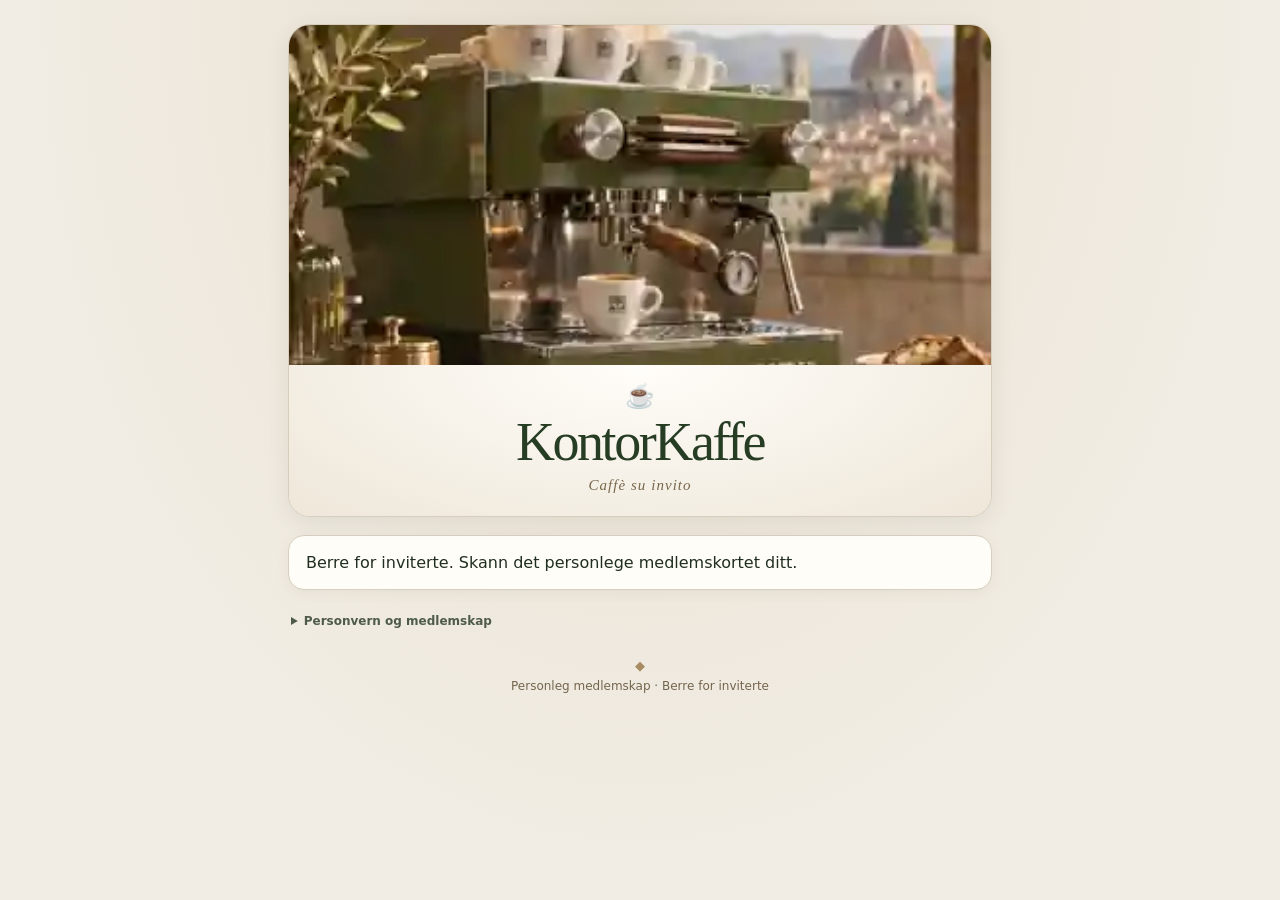
==== site/index.html @ cc4cdebe "KontorKaffe 2.0: photographic Linea identity on customer and barista surfaces; preserve existing flo" ====
<!doctype html><html lang="nn"><head><meta charset="utf-8"><meta name="viewport" content="width=device-width,initial-scale=1"><meta name="robots" content="noindex,nofollow"><meta name="theme-color" content="#4f7939"><meta name="referrer" content="no-referrer"><meta http-equiv="Content-Security-Policy" content="default-src 'self'; connect-src 'self' https://rpoziaylvjhfqitfcbhm.supabase.co; img-src 'self' data:; style-src 'self'; script-src 'self'; frame-src 'none'; object-src 'none'; base-uri 'none'; form-action 'none'"><title>KontorKaffe</title><link rel="stylesheet" href="style.css?v=20"></head><body><main><header class="member-hero"><img class="hero-art" src="assets/linea-photo.webp" alt="Oliven­grøn espressomaskin på ein marmorbenk" width="360" height="252"><div class="hero-brand"><span class="coffee-mark" aria-hidden="true">☕</span><h1>KontorKaffe</h1><p class="brand-hint" lang="it">Caffè su invito</p></div></header><p id="err" class="error" role="alert"></p><section id="message" aria-live="polite">Opnar medlemskortet …</section><section id="activation" hidden><h2>Aktiver medlemskort</h2><p>Be baristaen godkjenna denne nettlesaren medan du er på kontoret. Ingen innlogging eller telefontilgang.</p><button id="activate">Be om aktivering</button></section><section id="member" hidden><div class="row between"><h2 id="hello"></h2><span id="clips" class="clips"></span></div><p id="mode" class="muted"></p><div id="order" aria-live="polite"></div><form id="form" hidden><h3>Vel kaffi</h3><div id="menu" class="grid menu"></div><label for="pickup">Ønskt hentetid</label><input id="pickup" type="datetime-local" required><button class="full" id="send" type="submit">Bestill kaffi</button></form><p id="empty" hidden>Du har brukt opp kaffiklippa. Stikk innom baristaen for å få tre nye.</p></section><details id="privacy"><summary>Personvern og medlemskap</summary><p>Me lagrar kallenamn, kaffiklipp og bestillinga di. Ingen sporing, reklame, telefonløyve eller brukarinnlogging. Ein nødvendig nøkkel i nettlesaren sikrar medlemskortet. Bestillingar vert sletta etter avslutta lagringstid. Kontakt baristaen for spørsmål eller sletting.</p></details><footer class="club-footer">Personleg medlemskap · Berre for inviterte</footer></main><script type="module" src="customer.js"></script></body></html>
---- site/style.css ----
:root{font-family:system-ui,sans-serif;color:#21372a;background:#f4efe5;--green:#20392d;--gold:#bba276;--line:#ddd4c4;--paper:#fffdf8}*{box-sizing:border-box}body{margin:0}main{max-width:620px;margin:auto;padding:20px 16px 48px}header{background:var(--green);color:#fff4db;text-align:center;padding:25px 16px;border-radius:18px;margin-bottom:18px}h1{font-family:Georgia,serif;font-size:34px;margin:0}header p{margin:6px 0 0;font-size:14px;letter-spacing:.06em}h2{font-size:20px;margin:0 0 12px}h3{font-size:16px;margin:0 0 7px}p{line-height:1.5}section,.panel{background:var(--paper);border:1px solid var(--line);border-radius:14px;padding:16px;margin:12px 0}button,input,select{font:inherit}button{min-height:44px;padding:10px 14px;border:1px solid var(--green);border-radius:9px;background:var(--green);color:#fff;cursor:pointer}button.alt{color:var(--green);background:transparent}button.danger{color:#922e25;border-color:#922e25;background:transparent}button:disabled{opacity:.45;cursor:default}input,select{width:100%;border:1px solid #a79d8b;border-radius:8px;padding:10px;background:#fff;color:#20392d}label{display:block;margin:12px 0 5px;font-weight:600}.grid{display:grid;grid-template-columns:1fr 1fr;gap:8px}.row{display:flex;gap:8px;align-items:center;flex-wrap:wrap}.between{justify-content:space-between}.grow{flex:1}.muted{color:#615d53;font-size:14px}.error{color:#922e25;min-height:1.2em}.full{width:100%;margin-top:12px}.menu button{background:#fff;color:#20392d;text-align:left}.menu button[aria-pressed=true]{background:var(--green);color:#fff}.menu small{display:block;margin-top:4px;opacity:.82}.clips{font-weight:bold;letter-spacing:.05em}.tag{font-size:13px;padding:4px 8px;background:#e5e9df;border-radius:8px}.member{border-top:1px solid var(--line);padding:12px 0}.member:first-child{border:0}.print-card{width:85.6mm;height:54mm;flex:0 0 85.6mm;background:#fff;color:#20392d;border:0.25mm solid #20392d;display:flex;align-items:center;justify-content:space-between;padding:4mm;gap:1mm;break-inside:avoid;page-break-inside:avoid}.print-card>div{min-width:0;flex:1}.print-card img{width:34mm;height:34mm;flex:none;image-rendering:pixelated}.print-card h2{font-family:Georgia,serif;font-size:14pt;margin:0 0 2mm}.print-card p{font-size:8pt;margin:1mm 0}.print-card .card-number{font-weight:700;letter-spacing:.05em;margin-top:3mm}.print-card .card-instruction{font-size:7pt}.print-area{display:flex;flex-wrap:wrap;gap:3mm;overflow:auto}.order-status{font-weight:700}.rescan{background:#f1eadb;padding:12px;border-radius:8px}.pickup-edit{display:grid;gap:8px;margin-top:12px}.hidden,[hidden]{display:none!important}@media print{body{background:white}main{max-width:none;padding:0}main>*:not(#printArea){display:none!important}.print-area{width:174.2mm;gap:3mm;margin:0 auto;display:grid!important;grid-template-columns:repeat(2,85.6mm);overflow:visible}@page{size:A4;margin:10mm}}@media(min-width:800px){body.admin main{max-width:900px}.admin-columns{display:grid;grid-template-columns:1fr 1fr;gap:14px}}
/* Caffè su invito — local typography and assets, no trackers or external fonts. */
:root{--green:#20392d;--forest:#11281e;--gold:#b59a65;--line:#d9cfbc;--paper:#fffdf8;color:#20392d;background:#f2ede3;font-family:system-ui,-apple-system,BlinkMacSystemFont,"Segoe UI",sans-serif;font-synthesis:none}
body{background:radial-gradient(ellipse at 50% 0%,#e6decb 0%,transparent 65%),#f2ede3;min-height:100vh}
main{padding:18px 14px 40px;max-width:560px}
header{position:relative;overflow:hidden;background:linear-gradient(145deg,#284936,#122a20);border:1px solid #9c8653;box-shadow:0 8px 24px #1d372218;border-radius:16px;padding:24px 16px 22px;color:#f6ead0}
header:before{content:"";display:block;width:52px;height:52px;margin:0 auto 12px;background:url('admin/icon.svg') center/contain no-repeat;border:1px solid #b59a65;border-radius:50%}
header:after{content:"";position:absolute;inset:6px;border:1px solid #b59a6560;border-radius:11px;pointer-events:none}
h1{font-family:Georgia,"Times New Roman",serif;font-size:clamp(33px,8vw,46px);font-weight:normal;letter-spacing:-.04em;line-height:1.03}
header p{font-size:12px;color:#e8d7b4;letter-spacing:.06em}
section,.panel{border-radius:12px;box-shadow:0 3px 12px #322c1c08;padding:17px}
h2{font-size:19px;line-height:1.2}h3{font-size:15px}
#hello{margin:0;font-family:Georgia,serif;font-size:25px;font-weight:normal}
.clips{border:1px solid #c8b17b;border-radius:999px;padding:7px 10px;background:#f4ecd9;color:#5c481f;font-size:13px;white-space:nowrap}
#mode{padding:7px 0 8px;margin:4px 0 9px}
.menu{gap:8px}
.menu button{min-height:66px;border:1px solid var(--line);border-radius:10px;padding:12px;font-size:14px;font-weight:700;background:#fffcf5;box-shadow:0 1px 2px #322c1c08}
.menu button small{font-size:11px;font-weight:400;line-height:1.3}
.menu button[aria-pressed=true]{border-color:#20392d;background:#20392d;color:#fff4dc}
button{font-weight:650;line-height:1.25;border-radius:10px;min-height:46px}
button.full{min-height:50px;box-shadow:0 3px 8px #20392d18}
button.alt{border-color:#a49470;background:#fffdf8}
button:focus-visible,input:focus-visible{outline:3px solid #a58a50;outline-offset:3px}
button:disabled{opacity:.5}
input{min-height:46px}
#err:empty{display:none}
#order:empty{display:none}
.order-status{border-left:3px solid #b59a65;padding:7px 9px;color:#614e27;background:#f5edda;border-radius:0 5px 5px 0}
.order-status.accepted,.order-status.ready,.order-status.collected{background:#e7efe5;color:#254b34;border-color:#467452}
.order-status.rejected,.order-status.cancelled,.order-status.expired,.order-status.no_show{background:#f7e8e2;color:#823629;border-color:#a25548}
.rescan{font-size:14px;font-weight:600}
#privacy{margin:14px 3px;padding:0;box-shadow:none;background:transparent;border:0;color:#665e50;font-size:12px;line-height:1.5}
#privacy summary{cursor:pointer;font-weight:600;padding:8px 0}
.admin header{padding:18px 14px}.admin header:before{width:40px;height:40px;margin-bottom:8px}
.admin h1{font-size:34px}.admin .panel h3{font-size:17px}
.admin .member h3{font-size:15px;margin:0}.admin .member p{margin:5px 0 9px}
.admin .member button{font-size:12px;min-height:40px;padding:9px}
.admin #mode{font-weight:650}
.admin #open:disabled,.admin #busy:disabled,.admin #closed:disabled{opacity:1;background:#ece1c7;color:#20392d;border-color:#b59a65}
.print-card{background:#20392d;color:#f6ead0;border:0.35mm solid #b59a65;border-radius:2mm;box-shadow:inset 0 0 0 1mm #20392d,inset 0 0 0 1.2mm #b59a65;overflow:hidden;print-color-adjust:exact;-webkit-print-color-adjust:exact}
.print-card h2{font-size:13.5pt;font-weight:normal;color:#f6ead0;letter-spacing:-.35pt;white-space:nowrap}
.print-card .card-number{color:#e5cc98}
.print-card img{background:white;border:0.5mm solid white;border-radius:.5mm}
@media(max-width:360px){main{padding-left:9px;padding-right:9px}section,.panel{padding:12px}.menu button{padding:9px;font-size:13px}}
@media(min-width:800px){body.admin main{max-width:1000px}.admin-columns{align-items:start;grid-template-columns:1fr 1fr}}
@media print{body{background:white!important}main{max-width:none;padding:0}.print-card{box-shadow:inset 0 0 0 1mm #20392d,inset 0 0 0 1.2mm #b59a65}}

/* Edizione Firenze — brushed steel, warm brass and racing green. */
:root{color-scheme:dark;--green:#103125;--forest:#071d15;--gold:#d8b575;--line:#68583b;--paper:#142a20;color:#f7e9ce;background:#081a13}
body{background:radial-gradient(ellipse at 50% 0%,#244632,transparent 65%),#081a13}
main{max-width:740px;padding:14px 12px 36px}
header{padding:22px 14px 0;border-radius:13px;border-color:#997a43;background:linear-gradient(155deg,#1f4030,#081b12 80%);box-shadow:0 12px 35px #0005}
header:before{width:42px;height:42px;margin-bottom:8px;background-size:contain}
header:after{inset:5px;border-color:#bfa36c50;z-index:1}
h1{font-size:clamp(34px,8vw,58px);letter-spacing:-.045em;color:#f5e5c9;text-shadow:0 2px 2px #0007}
header p{color:#e0c38d;font-family:Georgia,serif;font-style:italic;font-size:clamp(14px,3.5vw,19px);margin:6px 0 12px;letter-spacing:.04em}
.edition{display:block;color:#d4ba88;font:600 9px/1.4 system-ui,sans-serif;letter-spacing:.24em;text-transform:uppercase;margin-bottom:12px}
.hero-art{display:block;width:calc(100% + 28px);max-height:220px;object-fit:cover;object-position:center;margin:0 -14px;border-top:1px solid #b4945e;border-bottom:2px solid #b4945e}
section,.panel{background:linear-gradient(145deg,#193428,#10241b);border:1px solid #68583b;box-shadow:0 6px 18px #0003;border-radius:12px;color:#f5e6ce}
h2,h3{color:#f5e6ce}h2{font-family:Georgia,serif;font-weight:normal;font-size:25px}
#hello{font-size:clamp(24px,5.5vw,34px)}
.muted,#privacy{color:#c7c2af}
.clips{background:linear-gradient(115deg,#b58b49,#f5dca3 48%,#c49a55);border-color:#f7d99b;color:#10271e;box-shadow:0 2px 6px #0005}
#mode{border-bottom:1px solid #88734d;padding:6px 0 10px}
#mode[data-mode]::before{content:"";display:inline-block;width:9px;height:9px;border-radius:50%;margin-right:8px;background:#c5a56a}
#mode[data-mode=open]::before{background:#9cda8b;box-shadow:0 0 8px #9cda8b66}#mode[data-mode=closed]::before{background:#d69b88}
.menu{grid-template-columns:repeat(2,minmax(0,1fr));gap:9px}
.menu button{display:flex;flex-direction:column;align-items:center;justify-content:flex-start;gap:4px;min-height:0;padding:5px 5px 9px;background:linear-gradient(155deg,#49372a,#201b16);border:1px solid #9d8150;color:#fff0d6;text-align:center;font:500 16px/1.25 Georgia,serif;box-shadow:0 4px 8px #0003}
.menu button img{display:block;width:100%;height:clamp(55px,17vw,102px);object-fit:contain;pointer-events:none}
.menu button small{font:400 11px/1.25 system-ui,sans-serif;opacity:1;color:#ddd0ba;margin:0}
.menu button[aria-pressed=true]{background:#36513a;border:2px solid #f4d49c;box-shadow:0 0 0 2px #b7985c66,inset 0 0 20px #c6a35f1a;padding:4px 4px 8px}
.preview .menu button:disabled{opacity:1;cursor:default}
button{background:linear-gradient(115deg,#b78e4c,#f4d9a1 48%,#cba25d);border:1px solid #e6c17f;color:#10261d;box-shadow:0 3px 8px #0004}
button.full{min-height:54px;font:600 20px Georgia,serif;border-radius:7px}
button.alt{color:#e4d8bc;background:#1e3b2c;border-color:#947a50}
button.danger{color:#ffc4ae;border-color:#ba806d;background:#392820}
input,select{background:linear-gradient(115deg,#e8dcc8,#f7eedf,#c9bda9);color:#132a20;border-color:#a9997e;color-scheme:light;min-width:0}
input::placeholder{color:#665b4a}
.rescan{background:#243c2c;color:#f2dfbc;border:1px solid #6f6345;font-weight:500}
.error{color:#ffc3ac}.order-status{color:#e9d2a2;background:#2d3926}
.order-status.accepted,.order-status.ready,.order-status.collected{background:#233e2b;color:#c6e9b7}
.order-status.rejected,.order-status.cancelled,.order-status.expired,.order-status.no_show{background:#422a25;color:#ffcab8}
.club-footer{text-align:center;color:#c7a976;font:italic 13px Georgia,serif;letter-spacing:.03em;margin:20px 0 8px}
.club-footer:before{content:"◆";display:block;font-size:13px;margin-bottom:6px;color:#cfa769}
.admin main{max-width:1100px}.admin header .hero-art{max-height:110px}.admin .panel{background:#10271d}.admin .member{border-color:#68583b}.admin #open:disabled,.admin #busy:disabled,.admin #closed:disabled{background:#d6b575;color:#142a20}
.admin .member button{font-size:13px}.admin #login{max-width:520px;margin:16px auto}.admin .panel p{font-size:14px}
.print-card{background:#122c20;color:#f6e8ca;border:.35mm solid #bc9d63;box-shadow:inset 0 0 0 1mm #122c20,inset 0 0 0 1.2mm #bc9d63}.print-card h2{color:#f6e8ca}.print-card img{width:32mm;height:32mm}
@media(min-width:540px){.menu{grid-template-columns:repeat(4,minmax(0,1fr))}.menu button{font-size:16px}.menu button img{height:88px}}
@media(min-width:850px){body:not(.admin) main{max-width:1000px}header .hero-art{max-height:230px}.menu button img{height:110px}.menu button{font-size:19px}.menu button small{font-size:12px}}
@media(max-width:360px){.menu button{font-size:15px}.menu button small{font-size:10px}section{padding:12px}header{padding-top:16px}}
@media(prefers-reduced-motion:reduce){*{scroll-behavior:auto!important}}
@media print{body{background:white!important;color-scheme:light}main{max-width:none!important;padding:0!important}.print-card{print-color-adjust:exact;-webkit-print-color-adjust:exact}.print-card img{background:white}.club-footer{display:none}}

/* Verde Linea — painted olive-green body, Firenze marble, Rosso button. */
:root{--green:#4f7939;--forest:#294b27;--gold:#c5c8c3;--line:#b7c5ae;--paper:#fafaf7;color:#202e20;background:#e8ece4;color-scheme:light}
body{background:radial-gradient(ellipse at 50% 0%,#d3dec9,transparent 75%),#e8ece4}
header{background:linear-gradient(125deg,#678c48 0%,#4f7939 52%,#365b2c 100%);border:1px solid #8eac78;box-shadow:0 8px 22px #253d2526}
header:after{border-color:#e4ebdf65}
header:before{border-color:#e4ebdf}
h1{color:#fffefa;text-shadow:0 1px 2px #243e24}
header p,.edition{color:#fffefa}
.hero-art{border-top:1px solid #d8ded3;border-bottom:3px solid #c4c9c3}
section,.panel{background:#fafbf8;color:#202e20;border:1px solid #c4cfbf;box-shadow:0 4px 16px #263c2410}
h2,h3,#hello{color:#294b27}
.muted,#privacy{color:#4e5b4b}
.clips{color:#294b27;background:#f9faf7 url('assets/marble.svg') center/cover;border-color:#aeb8aa;box-shadow:0 2px 5px #20351f12}
#mode{border-color:#b9c5b3}
#mode[data-mode=open]::before{background:#548632;box-shadow:none}
#mode[data-mode=busy]::before{background:#b48324}#mode[data-mode=closed]::before{background:#747b71}
.menu button{color:#21321f;background:#faf9f5 url('assets/marble.svg') center/cover;border:1px solid #c4c9c1;box-shadow:0 3px 6px #22391f12}
.menu button img{border-radius:5px}
.menu button small{color:#4f5d4b}
.menu button[aria-pressed=true]{color:#233d20;background:#e7efde;border:2px solid #4f7939;box-shadow:0 0 0 2px #b5c9a6}
button{background:linear-gradient(135deg,#5e8543,#436a31);color:white;border:1px solid #476b35;box-shadow:0 2px 6px #263c2420}
button.full{background:linear-gradient(165deg,#d52728,#b5121d 70%,#a60d16);border:1px solid #9d1218;color:#fff;box-shadow:0 0 0 1px #d0d4cf,0 4px 10px #7a171b22}
button.alt{color:#294b27;background:#f6f8f3;border-color:#9fae98}
button.danger{color:#782d29;background:#f8efeb;border-color:#bc9991}
button:focus-visible,input:focus-visible{outline-color:#3c6a30}
input,select{background:#fffefa url('assets/marble.svg') center/cover;color:#21321f;border-color:#aeb8aa}
input::placeholder{color:#596753}
.rescan{background:#e7efde;color:#263e24;border-color:#c0cfb7}
.error{color:#a31823}.order-status{color:#664b1e;background:#f3ecda}
.order-status.accepted,.order-status.ready,.order-status.collected{background:#e3efdf;color:#294b27}
.order-status.rejected,.order-status.cancelled,.order-status.expired,.order-status.no_show{background:#f6e8e5;color:#832b25}
.club-footer,.club-footer:before{color:#4b6e39}
.admin .panel{background:#f6f8f3}.admin .member{border-color:#c3ccbd}.admin #open:disabled,.admin #busy:disabled,.admin #closed:disabled{background:#dbe9d2;color:#294b27;border-color:#8ca77e}
.print-card{background:#4f7939;color:#fffefa;border:.35mm solid #d3d8ce;box-shadow:inset 0 0 0 1mm #4f7939,inset 0 0 0 1.2mm #e1e6df}
.print-card h2,.print-card .card-number{color:#fffefa}
@media print{.print-card{background:#4f7939!important;print-color-adjust:exact;-webkit-print-color-adjust:exact;box-shadow:inset 0 0 0 1mm #4f7939,inset 0 0 0 1.2mm #e1e6df}}

/* Avoid accidental horizontal scrolling on compact phones. */
main,section,.panel,.grid,.row,.workspace{min-width:0}button,input{max-width:100%}.error{overflow-wrap:anywhere}#err:not(:empty){position:sticky;top:6px;z-index:3;background:#fff5f3;border:1px solid #d9aaa4;padding:10px;border-radius:8px;box-shadow:0 3px 10px #0001}.menu button small{overflow-wrap:anywhere}

/* 2.0 – a photographic, quiet coffee-club identity. */
:root{--green:#4f7939;--forest:#263d24;--gold:#a88b61;--line:#d8cfc0;--paper:#fffdf8;color:#293627;background:#f2ede4}
body{background:radial-gradient(ellipse at 50% 0%,#e6dfd0,transparent 70%),#f2ede4}
body:not(.admin) main{max-width:740px;padding:12px 12px 32px}
.member-hero{padding:0;background:#f9f5ed;border:1px solid #d7cdbc;border-radius:22px;box-shadow:0 6px 22px #3c362516;color:#263d24}
.member-hero:before,.member-hero:after{display:none}
.member-hero .hero-art{margin:0;display:block;width:100%;height:clamp(210px,65vw,360px);max-height:none;object-fit:cover;object-position:center 48%;border:0}
.hero-brand,.login-brand{text-align:center;padding:18px 12px 20px;background:radial-gradient(ellipse at top,#fffdf9,#eee7d9)}
.coffee-mark{display:block;margin:0 auto 6px;color:#4f7939;font:24px/1.1 Georgia,serif}
.member-hero h1{color:#263d24;font:400 clamp(34px,8vw,54px)/1 Georgia,serif;letter-spacing:-.045em;text-shadow:none}
.member-hero p.brand-hint,.brand-hint{color:#78674b;font:italic 15px/1.3 Georgia,serif;letter-spacing:.07em;margin:7px 0 0}
body:not(.admin):has(#member:not([hidden])) .member-hero .hero-art{height:clamp(110px,33vw,180px)}
body:not(.admin):has(#member:not([hidden])) .hero-brand{padding:10px 10px 12px}
body:not(.admin):has(#member:not([hidden])) .coffee-mark{display:none}
body:not(.admin):has(#member:not([hidden])) .member-hero h1{font-size:32px}
section,.panel{background:#fffdf8;border-color:#d8cfc0;border-radius:16px;box-shadow:0 3px 14px #493b2610}
button.full{border-radius:999px;background:linear-gradient(150deg,#c51d25,#a80f19);border-color:#a3161c;font:650 16px system-ui,sans-serif;box-shadow:0 3px 10px #811b211c}
input,select{background:#fffdfa;border:1px solid #c5bda9;border-radius:11px;min-height:48px}
.menu button{background:#fffdf8;border-color:#d6cdbf;color:#283a24;border-radius:13px}
.menu button[aria-pressed=true]{background:#e3ebdb;border-color:#4f7939;color:#263d24}
.clips{background:#edf1e7;border-color:#c6d1ba}
.club-footer{color:#74654d;font:12px system-ui,sans-serif;letter-spacing:0}
.club-footer:before{color:#a88b61}
@media(min-width:760px){body:not(.admin) main{padding:24px 18px 40px}.member-hero .hero-art{height:340px}}
@media print{body{background:#fff!important}}
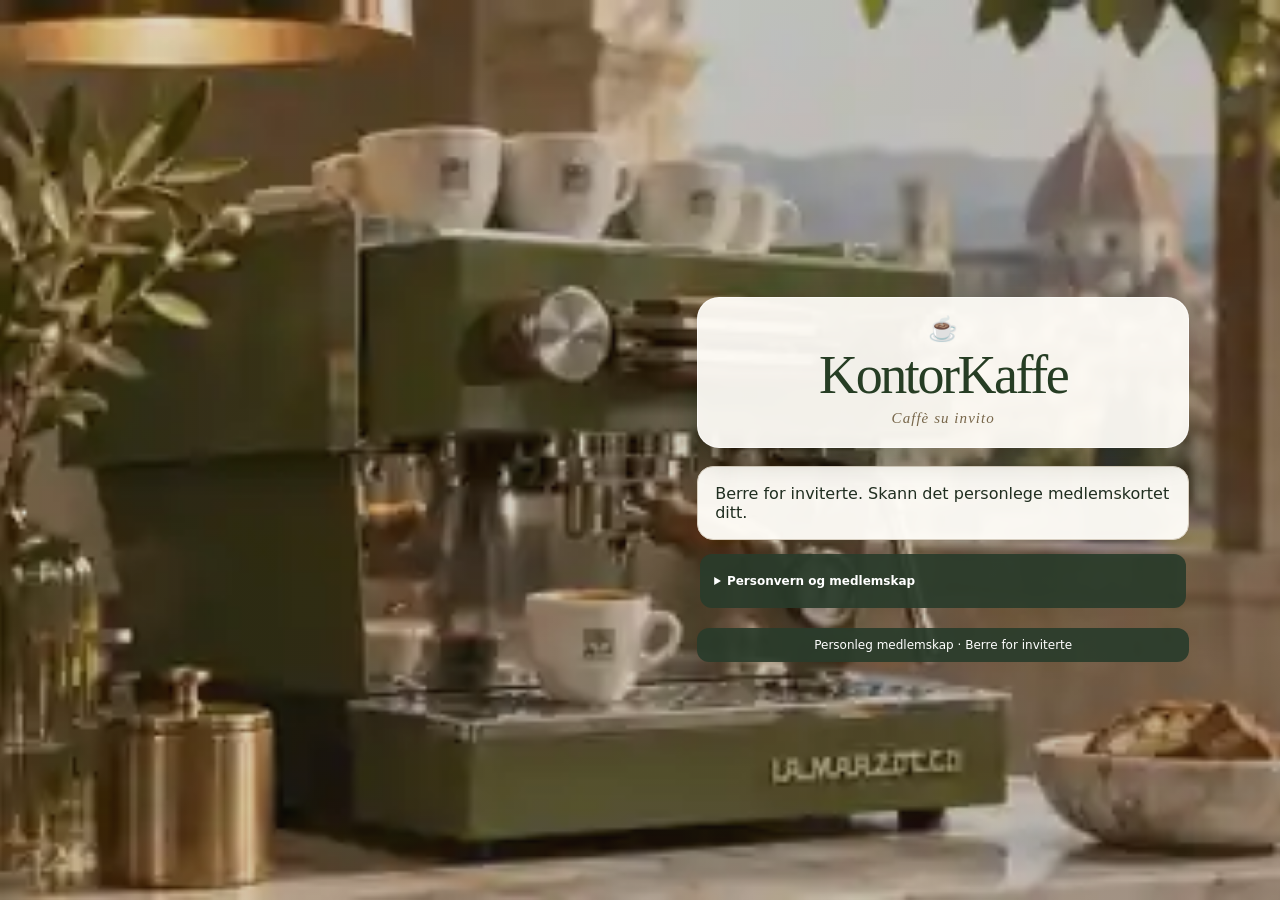
==== commit ab892b3f: "KontorKaffe 2.2: full-window photo, stock planning from outstanding clips, daily special menu and ad" ====
--- a/site/index.html
+++ b/site/index.html
@@ -1 +1 @@
-<!doctype html><html lang="nn"><head><meta charset="utf-8"><meta name="viewport" content="width=device-width,initial-scale=1"><meta name="robots" content="noindex,nofollow"><meta name="theme-color" content="#4f7939"><meta name="referrer" content="no-referrer"><meta http-equiv="Content-Security-Policy" content="default-src 'self'; connect-src 'self' https://rpoziaylvjhfqitfcbhm.supabase.co; img-src 'self' data:; style-src 'self'; script-src 'self'; frame-src 'none'; object-src 'none'; base-uri 'none'; form-action 'none'"><title>KontorKaffe</title><link rel="stylesheet" href="style.css?v=20"></head><body><main><header class="member-hero"><img class="hero-art" src="assets/linea-photo.webp" alt="Oliven­grøn espressomaskin på ein marmorbenk" width="360" height="252"><div class="hero-brand"><span class="coffee-mark" aria-hidden="true">☕</span><h1>KontorKaffe</h1><p class="brand-hint" lang="it">Caffè su invito</p></div></header><p id="err" class="error" role="alert"></p><section id="message" aria-live="polite">Opnar medlemskortet …</section><section id="activation" hidden><h2>Aktiver medlemskort</h2><p>Be baristaen godkjenna denne nettlesaren medan du er på kontoret. Ingen innlogging eller telefontilgang.</p><button id="activate">Be om aktivering</button></section><section id="member" hidden><div class="row between"><h2 id="hello"></h2><span id="clips" class="clips"></span></div><p id="mode" class="muted"></p><div id="order" aria-live="polite"></div><form id="form" hidden><h3>Vel kaffi</h3><div id="menu" class="grid menu"></div><label for="pickup">Ønskt hentetid</label><input id="pickup" type="datetime-local" required><button class="full" id="send" type="submit">Bestill kaffi</button></form><p id="empty" hidden>Du har brukt opp kaffiklippa. Stikk innom baristaen for å få tre nye.</p></section><details id="privacy"><summary>Personvern og medlemskap</summary><p>Me lagrar kallenamn, kaffiklipp og bestillinga di. Ingen sporing, reklame, telefonløyve eller brukarinnlogging. Ein nødvendig nøkkel i nettlesaren sikrar medlemskortet. Bestillingar vert sletta etter avslutta lagringstid. Kontakt baristaen for spørsmål eller sletting.</p></details><footer class="club-footer">Personleg medlemskap · Berre for inviterte</footer></main><script type="module" src="customer.js"></script></body></html>+<!doctype html><html lang="nn"><head><meta charset="utf-8"><meta name="viewport" content="width=device-width,initial-scale=1"><meta name="robots" content="noindex,nofollow"><meta name="theme-color" content="#4f7939"><meta name="referrer" content="no-referrer"><meta http-equiv="Content-Security-Policy" content="default-src 'self'; connect-src 'self' https://rpoziaylvjhfqitfcbhm.supabase.co; img-src 'self' data:; style-src 'self'; script-src 'self'; frame-src 'none'; object-src 'none'; base-uri 'none'; form-action 'none'"><title>KontorKaffe</title><link rel="stylesheet" href="style.css?v=22"></head><body><main><header class="member-hero"><img class="hero-art" src="assets/linea-photo.webp" alt="Oliven­grøn espressomaskin på ein marmorbenk" width="360" height="252"><div class="hero-brand"><span class="coffee-mark" aria-hidden="true">☕</span><h1>KontorKaffe</h1><p class="brand-hint" lang="it">Caffè su invito</p></div></header><p id="err" class="error" role="alert"></p><section id="message" aria-live="polite">Opnar medlemskortet …</section><section id="activation" hidden><h2>Aktiver medlemskort</h2><p>Be baristaen godkjenna denne nettlesaren medan du er på kontoret. Ingen innlogging eller telefontilgang.</p><button id="activate">Be om aktivering</button></section><section id="member" hidden><div class="row between"><h2 id="hello"></h2><span id="clips" class="clips"></span></div><p id="mode" class="muted"></p><div id="order" aria-live="polite"></div><form id="form" hidden><h3>Vel kaffi</h3><div id="menu" class="grid menu"></div><label for="pickup">Ønskt hentetid</label><input id="pickup" type="datetime-local" required><button class="full" id="send" type="submit">Bestill kaffi</button></form><p id="empty" hidden>Du har brukt opp kaffiklippa. Stikk innom baristaen for å få tre nye.</p></section><details id="privacy"><summary>Personvern og medlemskap</summary><p>Me lagrar kallenamn, kaffiklipp og bestillinga di. Ingen sporing, reklame, telefonløyve eller brukarinnlogging. Ein nødvendig nøkkel i nettlesaren sikrar medlemskortet. Bestillingar vert sletta etter avslutta lagringstid. Kontakt baristaen for spørsmål eller sletting.</p></details><footer class="club-footer">Personleg medlemskap · Berre for inviterte</footer></main><script type="module" src="customer.js?v=22"></script></body></html>
--- a/site/style.css
+++ b/site/style.css
@@ -156,3 +156,24 @@
 .club-footer:before{color:#a88b61}
 @media(min-width:760px){body:not(.admin) main{padding:24px 18px 40px}.member-hero .hero-art{height:340px}}
 @media print{body{background:#fff!important}}
+
+/* Full-view photographic backdrop shared by customer, order and admin. */
+body{position:relative;isolation:isolate;min-height:100vh;min-height:100svh;background:#d4c9b6}
+body::before{content:"";position:fixed;inset:0;z-index:-1;pointer-events:none;background:linear-gradient(120deg,rgba(30,40,23,.13),rgba(45,39,28,.30)),url('assets/linea-photo.webp') 44% center/cover no-repeat}
+main{position:relative;z-index:0}
+body:not(.admin) main{min-height:100vh;min-height:100svh;max-width:900px;padding:clamp(100px,28vh,240px) 14px 24px}
+body:not(.admin) main:has(#member:not([hidden])){padding-top:14px}
+.member-hero{background:rgba(255,253,248,.94);border-color:rgba(255,255,255,.6);box-shadow:0 8px 30px #1d241840}
+.member-hero .hero-art{position:absolute;width:1px;height:1px;opacity:0;pointer-events:none}
+.member-hero .hero-brand{background:transparent;padding:18px 12px}
+body:not(.admin) section{background:rgba(255,253,248,.96)}
+body:not(.admin) #privacy,body:not(.admin) .club-footer{color:#fff;background:#293c2be8;border-radius:12px;padding:10px 14px;text-shadow:none}
+body:not(.admin) .club-footer:before{display:none}
+.menu .special-choice{grid-column:1/-1;min-height:76px;display:grid;grid-template-columns:40px 1fr;grid-template-rows:auto auto;gap:3px 10px;text-align:left;align-items:center;padding:12px 14px;border:1px solid #a88b61;background:#f3ead8;color:#263d24;font-family:system-ui,sans-serif}
+.special-choice .special-mark{grid-row:1/3;font-size:24px;color:#806038;text-align:center}
+.special-choice strong{font-size:15px;font-weight:650;line-height:1.3}
+.special-choice small{grid-column:2;color:#675840;font-size:12px}
+.menu .special-choice[aria-pressed=true]{background:#e3ebdb;border:2px solid #4f7939;padding:11px 13px}
+.menu .special-choice:disabled{opacity:.65;cursor:default}
+@media(min-width:850px){body:not(.admin) main:not(:has(#member:not([hidden]))){max-width:520px;margin-left:auto;margin-right:6vw;padding-top:clamp(130px,33vh,320px)}}
+@media print{body::before{display:none!important}body{background:white!important}main{min-height:0!important}}
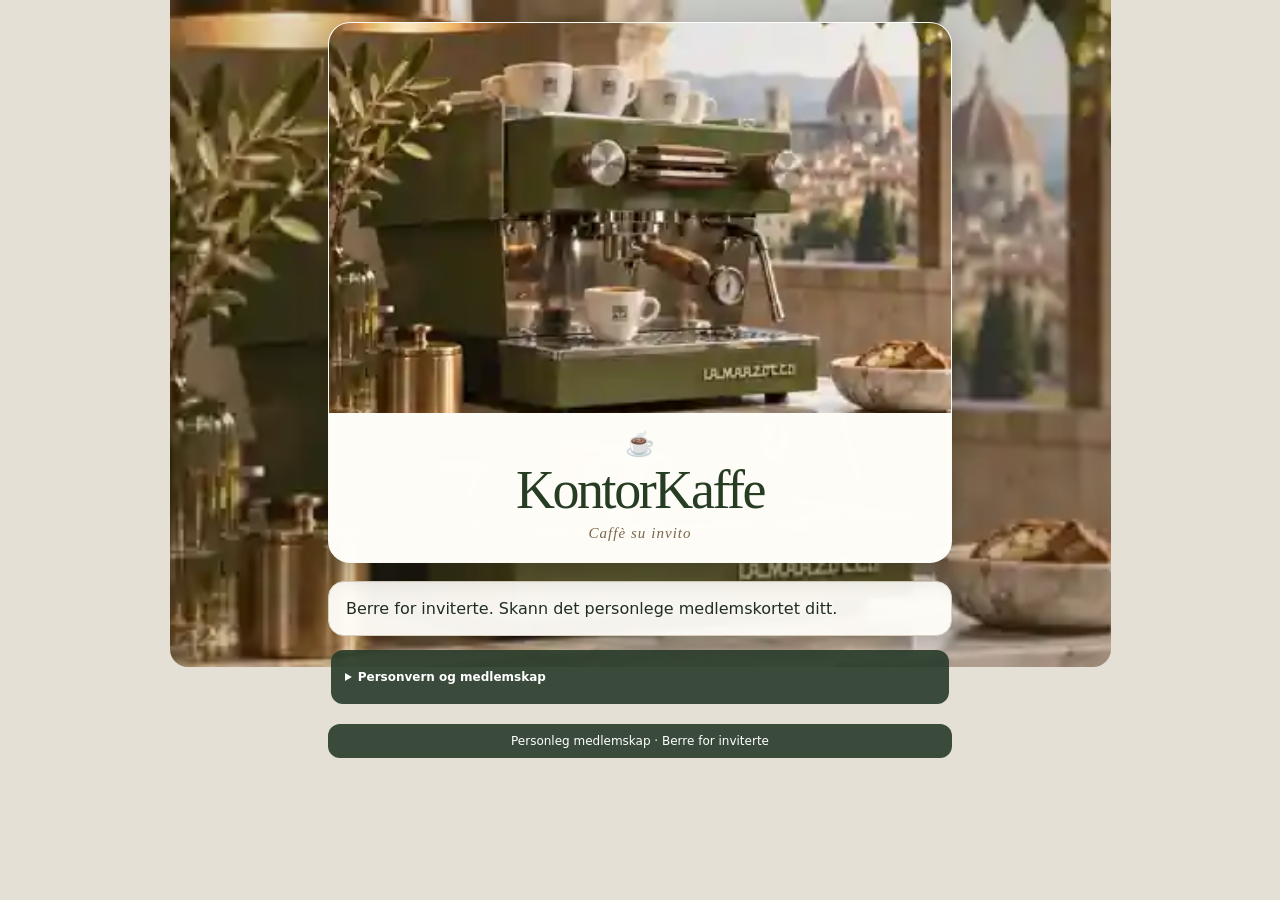
==== commit 0029a8f3: "Stage 2.8 bounded shared photo surfaces with explicit HD image release gate" ====
--- a/site/index.html
+++ b/site/index.html
@@ -1 +1 @@
-<!doctype html><html lang="nn"><head><meta charset="utf-8"><meta name="viewport" content="width=device-width,initial-scale=1"><meta name="robots" content="noindex,nofollow"><meta name="theme-color" content="#4f7939"><meta name="referrer" content="no-referrer"><meta http-equiv="Content-Security-Policy" content="default-src 'self'; connect-src 'self' https://rpoziaylvjhfqitfcbhm.supabase.co; img-src 'self' data:; style-src 'self'; script-src 'self'; frame-src 'none'; object-src 'none'; base-uri 'none'; form-action 'none'"><title>KontorKaffe</title><link rel="stylesheet" href="style.css?v=22"></head><body><main><header class="member-hero"><img class="hero-art" src="assets/linea-photo.webp" alt="Oliven­grøn espressomaskin på ein marmorbenk" width="360" height="252"><div class="hero-brand"><span class="coffee-mark" aria-hidden="true">☕</span><h1>KontorKaffe</h1><p class="brand-hint" lang="it">Caffè su invito</p></div></header><p id="err" class="error" role="alert"></p><section id="message" aria-live="polite">Opnar medlemskortet …</section><section id="activation" hidden><h2>Aktiver medlemskort</h2><p>Be baristaen godkjenna denne nettlesaren medan du er på kontoret. Ingen innlogging eller telefontilgang.</p><button id="activate">Be om aktivering</button></section><section id="member" hidden><div class="row between"><h2 id="hello"></h2><span id="clips" class="clips"></span></div><p id="mode" class="muted"></p><div id="order" aria-live="polite"></div><form id="form" hidden><h3>Vel kaffi</h3><div id="menu" class="grid menu"></div><label for="pickup">Ønskt hentetid</label><input id="pickup" type="datetime-local" required><button class="full" id="send" type="submit">Bestill kaffi</button></form><p id="empty" hidden>Du har brukt opp kaffiklippa. Stikk innom baristaen for å få tre nye.</p></section><details id="privacy"><summary>Personvern og medlemskap</summary><p>Me lagrar kallenamn, kaffiklipp og bestillinga di. Ingen sporing, reklame, telefonløyve eller brukarinnlogging. Ein nødvendig nøkkel i nettlesaren sikrar medlemskortet. Bestillingar vert sletta etter avslutta lagringstid. Kontakt baristaen for spørsmål eller sletting.</p></details><footer class="club-footer">Personleg medlemskap · Berre for inviterte</footer></main><script type="module" src="customer.js?v=22"></script></body></html>+<!doctype html><html lang="nn"><head><meta charset="utf-8"><meta name="viewport" content="width=device-width,initial-scale=1"><meta name="robots" content="noindex,nofollow"><meta name="theme-color" content="#4f7939"><meta name="referrer" content="no-referrer"><meta http-equiv="Content-Security-Policy" content="default-src 'self'; connect-src 'self' https://rpoziaylvjhfqitfcbhm.supabase.co; img-src 'self' data:; style-src 'self'; script-src 'self'; frame-src 'none'; object-src 'none'; base-uri 'none'; form-action 'none'"><title>KontorKaffe</title><link rel="stylesheet" href="style.css?v=28"></head><body><main><header class="member-hero"><img class="hero-art" src="assets/linea-photo.webp?v=28" alt="Oliven­grøn espressomaskin på ein marmorbenk" width="941" height="667"><div class="hero-brand"><span class="coffee-mark" aria-hidden="true">☕</span><h1>KontorKaffe</h1><p class="brand-hint" lang="it">Caffè su invito</p></div></header><p id="err" class="error" role="alert"></p><section id="message" aria-live="polite">Opnar medlemskortet …</section><section id="activation" hidden><h2>Aktiver medlemskort</h2><p>Trykk nedanfor og vis koden til baristaen. Du kan bruka same kort på ny telefon etter godkjenning. Ingen konto eller app er nødvendig.</p><button id="activate">Be om aktivering</button></section><section id="member" hidden><div class="row between"><h2 id="hello"></h2><span id="clips" class="clips"></span></div><p id="mode" class="muted"></p><div id="order" aria-live="polite"></div><form id="form" hidden><h3>Vel kaffi</h3><div id="menu" class="grid menu"></div><h3 class="pickup-label">Hentetid</h3><div class="pickup-choices" role="group" aria-label="Hentetid"><button type="button" data-pickup="10" aria-pressed="true">Snarast</button><button type="button" data-pickup="15" aria-pressed="false">15 min</button><button type="button" data-pickup="30" aria-pressed="false">30 min</button><button type="button" data-pickup="custom" aria-pressed="false">Anna tid</button></div><div id="customPickup" hidden><label for="pickup">Vel dato og klokkeslett</label><input id="pickup" type="datetime-local"></div><button class="full" id="send" type="submit">Bestill kaffi</button></form><p id="empty" hidden>Du har brukt opp kaffiklippa. Stikk innom baristaen for å få tre nye.</p></section><details id="privacy"><summary>Personvern og medlemskap</summary><p>KontorKaffe er ein privat, frivillig kaffiklubb, ikkje ei kommunal teneste. Baristaen handterer medlemsnummer, valfritt kallenamn, klipp, bestilling og sikringsnøklar for kort og nettlesar. Opplysningane kan knytast til deg og vert brukte berre til medlemskap og bestillingar. GitHub Pages leverer nettsida, og Supabase driftar databasen i Frankfurt. Leverandørane kan handsama tekniske loggar, mellom anna IP-adresser. Appen har ikkje reklame, analyseverktøy, kundekonto eller kundevarsling. Ein nødvendig lokal nettlesarnøkkel vert lagra for å sikra kortet. Avslutta bestillingar vert normalt sletta etter 24 timar; medlemsdata vert lagra til medlemskapet vert sletta. Tekniske loggar og eventuelle sikkerheitskopiar kan ha andre lagringstider. Kontakt baristaen personleg for innsyn, retting, sletting eller spørsmål; du kan òg sletta lokal nettlesarlagring. Sletting av medlemskap gjer QR-kortet ugyldig.</p></details><footer class="club-footer">Personleg medlemskap · Berre for inviterte</footer></main><script type="module" src="customer.js?v=25"></script></body></html>
--- a/site/style.css
+++ b/site/style.css
@@ -177,3 +177,20 @@
 .menu .special-choice:disabled{opacity:.65;cursor:default}
 @media(min-width:850px){body:not(.admin) main:not(:has(#member:not([hidden]))){max-width:520px;margin-left:auto;margin-right:6vw;padding-top:clamp(130px,33vh,320px)}}
 @media print{body::before{display:none!important}body{background:white!important}main{min-height:0!important}}
+
+.pickup-label{margin:16px 0 6px}.pickup-choices{display:grid;grid-template-columns:repeat(4,minmax(0,1fr));gap:5px}.pickup-choices button{background:#fffdf8;color:#263d24;border-color:#c7cdbb;padding:8px 3px;font:600 12px system-ui,sans-serif;min-height:44px}.pickup-choices button[aria-pressed=true]{background:#4f7939;color:white;border-color:#4f7939}.pickup-choices button:disabled{opacity:.45}.pickup-choices button:focus-visible{outline:3px solid #263d24}.menu #specialChoice{grid-column:auto}.menu #specialChoice img{object-fit:contain}
+
+/* 2.8 – same original-resolution photograph in both app surfaces. */
+body{background:#e5e0d6}
+body::before{inset:0 0 auto;position:fixed;width:100%;height:100vh;height:100svh;margin:0 auto;background:linear-gradient(120deg,rgba(30,40,23,.10),rgba(45,39,28,.22)),url('assets/linea-photo.webp?v=28') 44% 50%/cover no-repeat}
+body:not(.admin) main,body:not(.admin) main:has(#member:not([hidden])){width:100%;max-width:900px;margin:0 auto;padding:12px 14px 24px}
+body:not(.admin) .member-hero .hero-art{position:static;opacity:1;display:block;width:100%;height:auto;aspect-ratio:941/667;max-height:300px;object-fit:cover;object-position:50% 48%;pointer-events:auto}
+body:not(.admin):has(#member:not([hidden])) .member-hero .hero-art{height:clamp(165px,46vw,245px);max-height:245px;aspect-ratio:auto}
+.member-hero .hero-brand{background:rgba(255,253,248,.96)}
+@media(min-width:850px){
+ body::before{width:min(100%,941px);height:min(100svh,667px);border-radius:0 0 18px 18px}
+ body:not(.admin) main:not(:has(#member:not([hidden]))){max-width:660px;margin:0 auto;padding:22px 18px 30px}
+ body:not(.admin) main:has(#member:not([hidden])){padding:20px 20px 32px}
+ body:not(.admin) .member-hero .hero-art{max-height:390px}
+}
+@media print{body::before{display:none!important}body{background:white!important}}
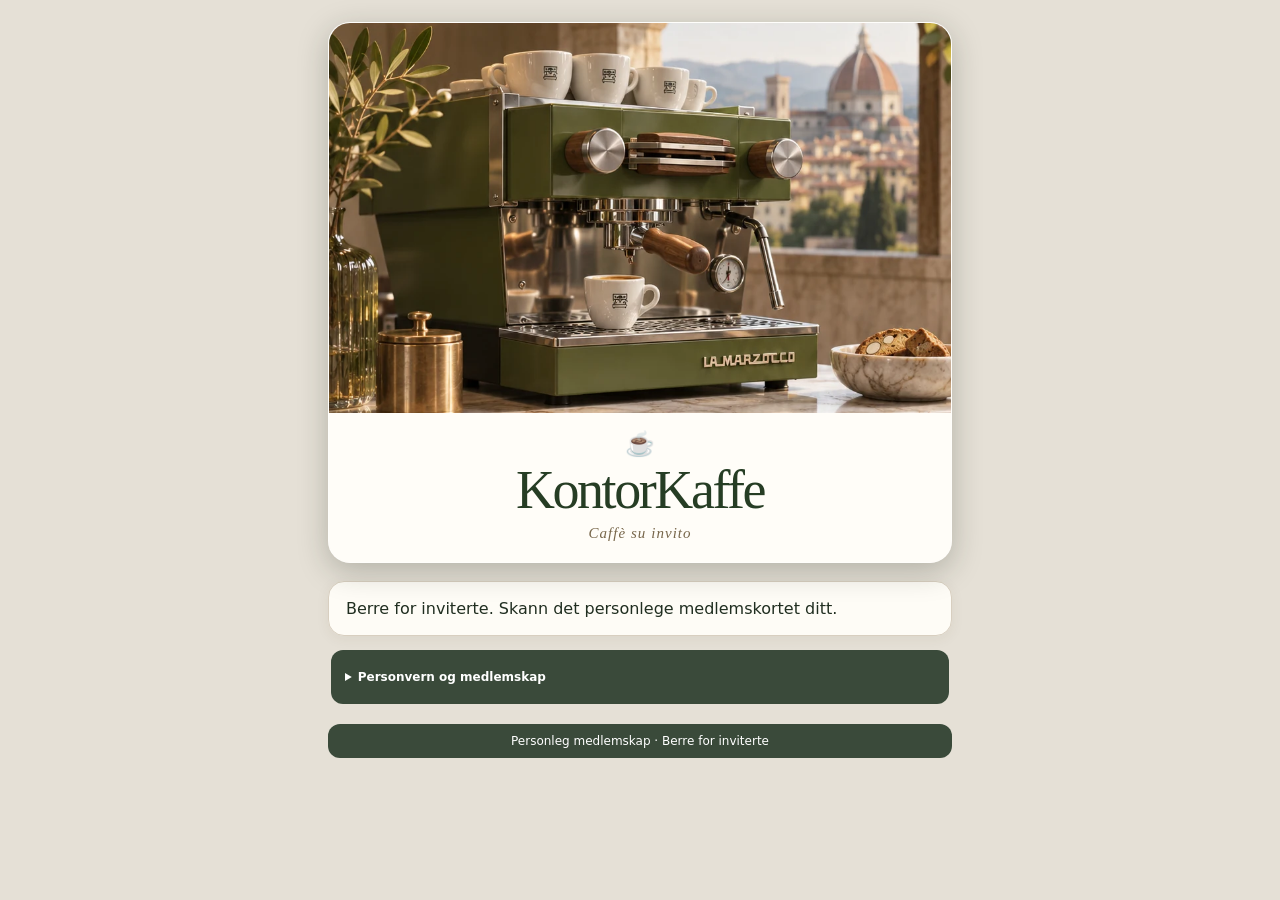
==== commit 5f946cd8: "KontorKaffe 2.9: eliminate duplicated photo backdrop; assert one visible photo per surface" ====
--- a/site/index.html
+++ b/site/index.html
@@ -1 +1 @@
-<!doctype html><html lang="nn"><head><meta charset="utf-8"><meta name="viewport" content="width=device-width,initial-scale=1"><meta name="robots" content="noindex,nofollow"><meta name="theme-color" content="#4f7939"><meta name="referrer" content="no-referrer"><meta http-equiv="Content-Security-Policy" content="default-src 'self'; connect-src 'self' https://rpoziaylvjhfqitfcbhm.supabase.co; img-src 'self' data:; style-src 'self'; script-src 'self'; frame-src 'none'; object-src 'none'; base-uri 'none'; form-action 'none'"><title>KontorKaffe</title><link rel="stylesheet" href="style.css?v=28"></head><body><main><header class="member-hero"><img class="hero-art" src="assets/linea-photo.webp?v=28" alt="Oliven­grøn espressomaskin på ein marmorbenk" width="941" height="667"><div class="hero-brand"><span class="coffee-mark" aria-hidden="true">☕</span><h1>KontorKaffe</h1><p class="brand-hint" lang="it">Caffè su invito</p></div></header><p id="err" class="error" role="alert"></p><section id="message" aria-live="polite">Opnar medlemskortet …</section><section id="activation" hidden><h2>Aktiver medlemskort</h2><p>Trykk nedanfor og vis koden til baristaen. Du kan bruka same kort på ny telefon etter godkjenning. Ingen konto eller app er nødvendig.</p><button id="activate">Be om aktivering</button></section><section id="member" hidden><div class="row between"><h2 id="hello"></h2><span id="clips" class="clips"></span></div><p id="mode" class="muted"></p><div id="order" aria-live="polite"></div><form id="form" hidden><h3>Vel kaffi</h3><div id="menu" class="grid menu"></div><h3 class="pickup-label">Hentetid</h3><div class="pickup-choices" role="group" aria-label="Hentetid"><button type="button" data-pickup="10" aria-pressed="true">Snarast</button><button type="button" data-pickup="15" aria-pressed="false">15 min</button><button type="button" data-pickup="30" aria-pressed="false">30 min</button><button type="button" data-pickup="custom" aria-pressed="false">Anna tid</button></div><div id="customPickup" hidden><label for="pickup">Vel dato og klokkeslett</label><input id="pickup" type="datetime-local"></div><button class="full" id="send" type="submit">Bestill kaffi</button></form><p id="empty" hidden>Du har brukt opp kaffiklippa. Stikk innom baristaen for å få tre nye.</p></section><details id="privacy"><summary>Personvern og medlemskap</summary><p>KontorKaffe er ein privat, frivillig kaffiklubb, ikkje ei kommunal teneste. Baristaen handterer medlemsnummer, valfritt kallenamn, klipp, bestilling og sikringsnøklar for kort og nettlesar. Opplysningane kan knytast til deg og vert brukte berre til medlemskap og bestillingar. GitHub Pages leverer nettsida, og Supabase driftar databasen i Frankfurt. Leverandørane kan handsama tekniske loggar, mellom anna IP-adresser. Appen har ikkje reklame, analyseverktøy, kundekonto eller kundevarsling. Ein nødvendig lokal nettlesarnøkkel vert lagra for å sikra kortet. Avslutta bestillingar vert normalt sletta etter 24 timar; medlemsdata vert lagra til medlemskapet vert sletta. Tekniske loggar og eventuelle sikkerheitskopiar kan ha andre lagringstider. Kontakt baristaen personleg for innsyn, retting, sletting eller spørsmål; du kan òg sletta lokal nettlesarlagring. Sletting av medlemskap gjer QR-kortet ugyldig.</p></details><footer class="club-footer">Personleg medlemskap · Berre for inviterte</footer></main><script type="module" src="customer.js?v=25"></script></body></html>+<!doctype html><html lang="nn"><head><meta charset="utf-8"><meta name="viewport" content="width=device-width,initial-scale=1"><meta name="robots" content="noindex,nofollow"><meta name="theme-color" content="#4f7939"><meta name="referrer" content="no-referrer"><meta http-equiv="Content-Security-Policy" content="default-src 'self'; connect-src 'self' https://rpoziaylvjhfqitfcbhm.supabase.co; img-src 'self' data:; style-src 'self'; script-src 'self'; frame-src 'none'; object-src 'none'; base-uri 'none'; form-action 'none'"><title>KontorKaffe</title><link rel="stylesheet" href="style.css?v=29"></head><body><main><header class="member-hero"><img class="hero-art" src="assets/linea-photo.webp?v=29" alt="Oliven­grøn espressomaskin på ein marmorbenk" width="941" height="667"><div class="hero-brand"><span class="coffee-mark" aria-hidden="true">☕</span><h1>KontorKaffe</h1><p class="brand-hint" lang="it">Caffè su invito</p></div></header><p id="err" class="error" role="alert"></p><section id="message" aria-live="polite">Opnar medlemskortet …</section><section id="activation" hidden><h2>Aktiver medlemskort</h2><p>Trykk nedanfor og vis koden til baristaen. Du kan bruka same kort på ny telefon etter godkjenning. Ingen konto eller app er nødvendig.</p><button id="activate">Be om aktivering</button></section><section id="member" hidden><div class="row between"><h2 id="hello"></h2><span id="clips" class="clips"></span></div><p id="mode" class="muted"></p><div id="order" aria-live="polite"></div><form id="form" hidden><h3>Vel kaffi</h3><div id="menu" class="grid menu"></div><h3 class="pickup-label">Hentetid</h3><div class="pickup-choices" role="group" aria-label="Hentetid"><button type="button" data-pickup="10" aria-pressed="true">Snarast</button><button type="button" data-pickup="15" aria-pressed="false">15 min</button><button type="button" data-pickup="30" aria-pressed="false">30 min</button><button type="button" data-pickup="custom" aria-pressed="false">Anna tid</button></div><div id="customPickup" hidden><label for="pickup">Vel dato og klokkeslett</label><input id="pickup" type="datetime-local"></div><button class="full" id="send" type="submit">Bestill kaffi</button></form><p id="empty" hidden>Du har brukt opp kaffiklippa. Stikk innom baristaen for å få tre nye.</p></section><details id="privacy"><summary>Personvern og medlemskap</summary><p>KontorKaffe er ein privat, frivillig kaffiklubb, ikkje ei kommunal teneste. Baristaen handterer medlemsnummer, valfritt kallenamn, klipp, bestilling og sikringsnøklar for kort og nettlesar. Opplysningane kan knytast til deg og vert brukte berre til medlemskap og bestillingar. GitHub Pages leverer nettsida, og Supabase driftar databasen i Frankfurt. Leverandørane kan handsama tekniske loggar, mellom anna IP-adresser. Appen har ikkje reklame, analyseverktøy, kundekonto eller kundevarsling. Ein nødvendig lokal nettlesarnøkkel vert lagra for å sikra kortet. Avslutta bestillingar vert normalt sletta etter 24 timar; medlemsdata vert lagra til medlemskapet vert sletta. Tekniske loggar og eventuelle sikkerheitskopiar kan ha andre lagringstider. Kontakt baristaen personleg for innsyn, retting, sletting eller spørsmål; du kan òg sletta lokal nettlesarlagring. Sletting av medlemskap gjer QR-kortet ugyldig.</p></details><footer class="club-footer">Personleg medlemskap · Berre for inviterte</footer></main><script type="module" src="customer.js?v=25"></script></body></html>
--- a/site/style.css
+++ b/site/style.css
@@ -159,7 +159,6 @@
 
 /* Full-view photographic backdrop shared by customer, order and admin. */
 body{position:relative;isolation:isolate;min-height:100vh;min-height:100svh;background:#d4c9b6}
-body::before{content:"";position:fixed;inset:0;z-index:-1;pointer-events:none;background:linear-gradient(120deg,rgba(30,40,23,.13),rgba(45,39,28,.30)),url('assets/linea-photo.webp') 44% center/cover no-repeat}
 main{position:relative;z-index:0}
 body:not(.admin) main{min-height:100vh;min-height:100svh;max-width:900px;padding:clamp(100px,28vh,240px) 14px 24px}
 body:not(.admin) main:has(#member:not([hidden])){padding-top:14px}
@@ -182,15 +181,17 @@
 
 /* 2.8 – same original-resolution photograph in both app surfaces. */
 body{background:#e5e0d6}
-body::before{inset:0 0 auto;position:fixed;width:100%;height:100vh;height:100svh;margin:0 auto;background:linear-gradient(120deg,rgba(30,40,23,.10),rgba(45,39,28,.22)),url('assets/linea-photo.webp?v=28') 44% 50%/cover no-repeat}
 body:not(.admin) main,body:not(.admin) main:has(#member:not([hidden])){width:100%;max-width:900px;margin:0 auto;padding:12px 14px 24px}
 body:not(.admin) .member-hero .hero-art{position:static;opacity:1;display:block;width:100%;height:auto;aspect-ratio:941/667;max-height:300px;object-fit:cover;object-position:50% 48%;pointer-events:auto}
 body:not(.admin):has(#member:not([hidden])) .member-hero .hero-art{height:clamp(165px,46vw,245px);max-height:245px;aspect-ratio:auto}
 .member-hero .hero-brand{background:rgba(255,253,248,.96)}
 @media(min-width:850px){
- body::before{width:min(100%,941px);height:min(100svh,667px);border-radius:0 0 18px 18px}
  body:not(.admin) main:not(:has(#member:not([hidden]))){max-width:660px;margin:0 auto;padding:22px 18px 30px}
  body:not(.admin) main:has(#member:not([hidden])){padding:20px 20px 32px}
  body:not(.admin) .member-hero .hero-art{max-height:390px}
 }
 @media print{body::before{display:none!important}body{background:white!important}}
+
+/* 2.9: one photograph per surface; no duplicate behind the hero. */
+body::before{content:none;display:none;background:none}
+body{background:#e5e0d6}
